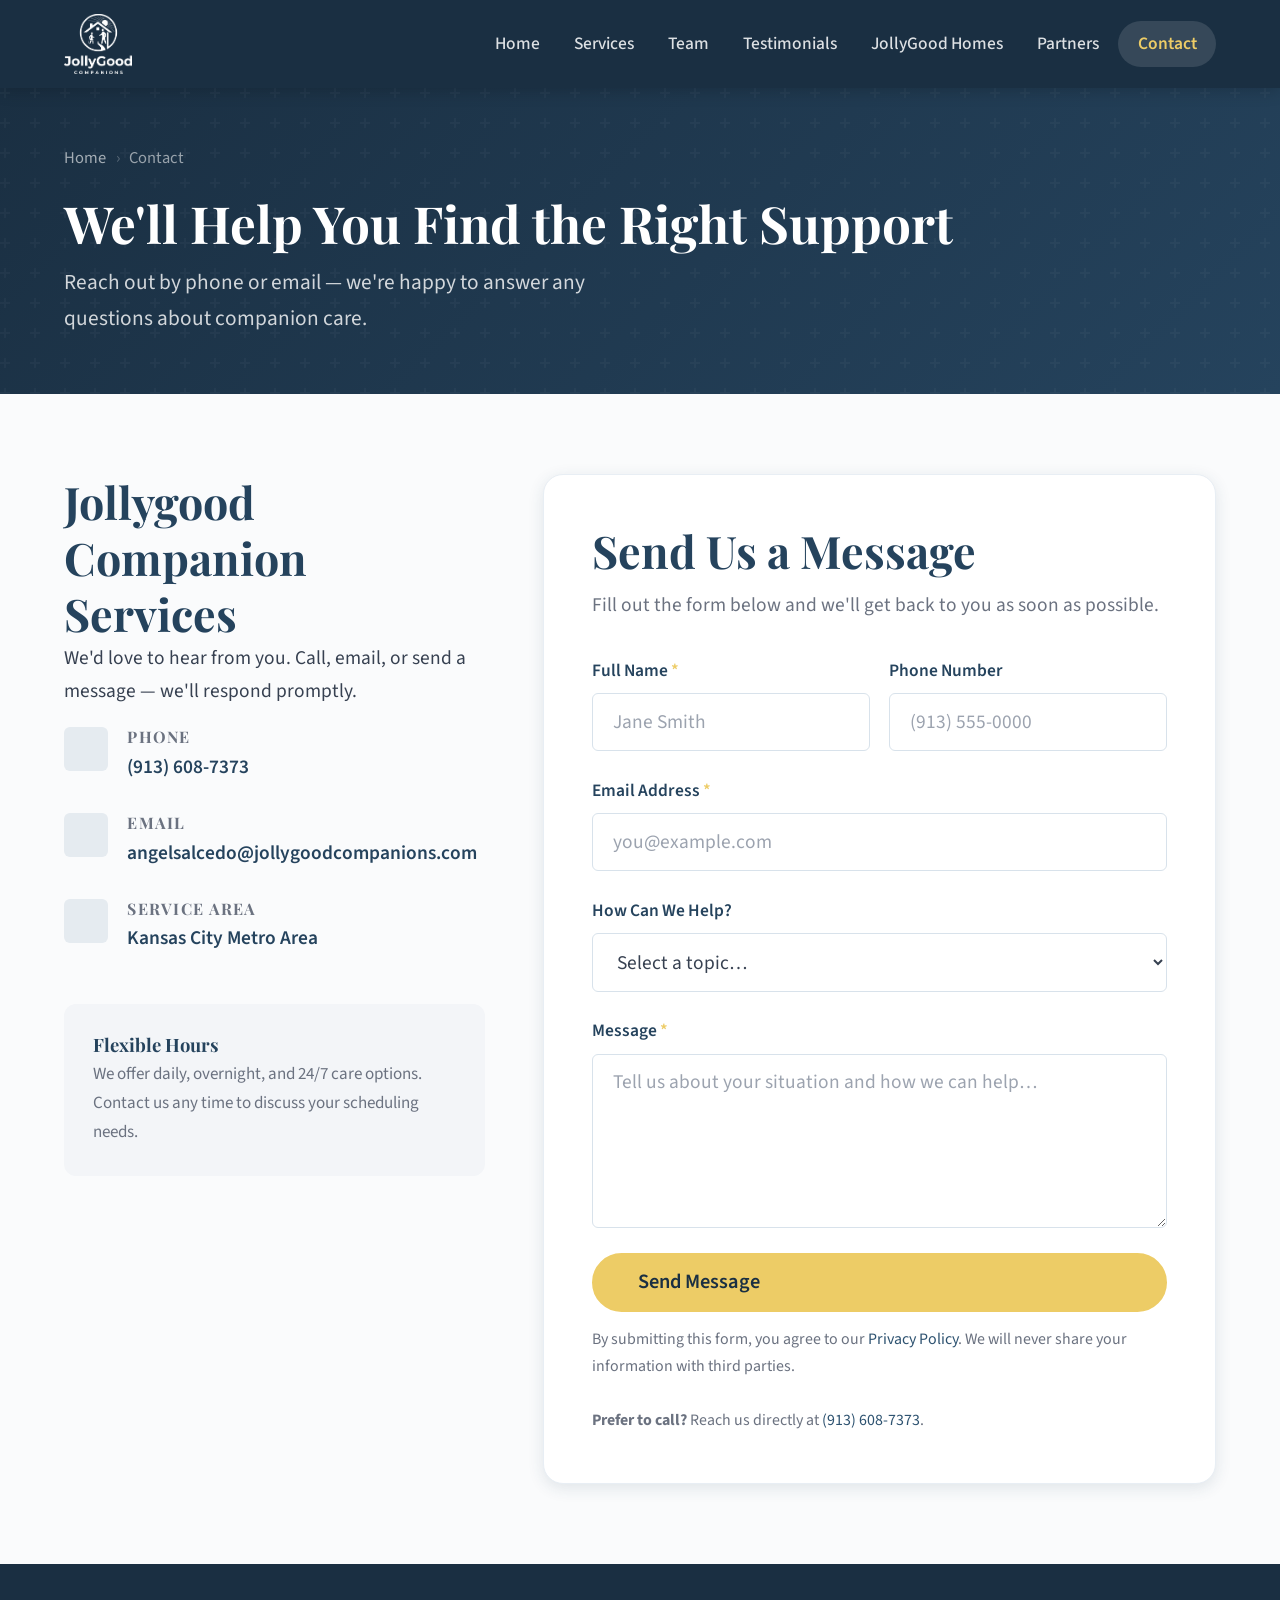
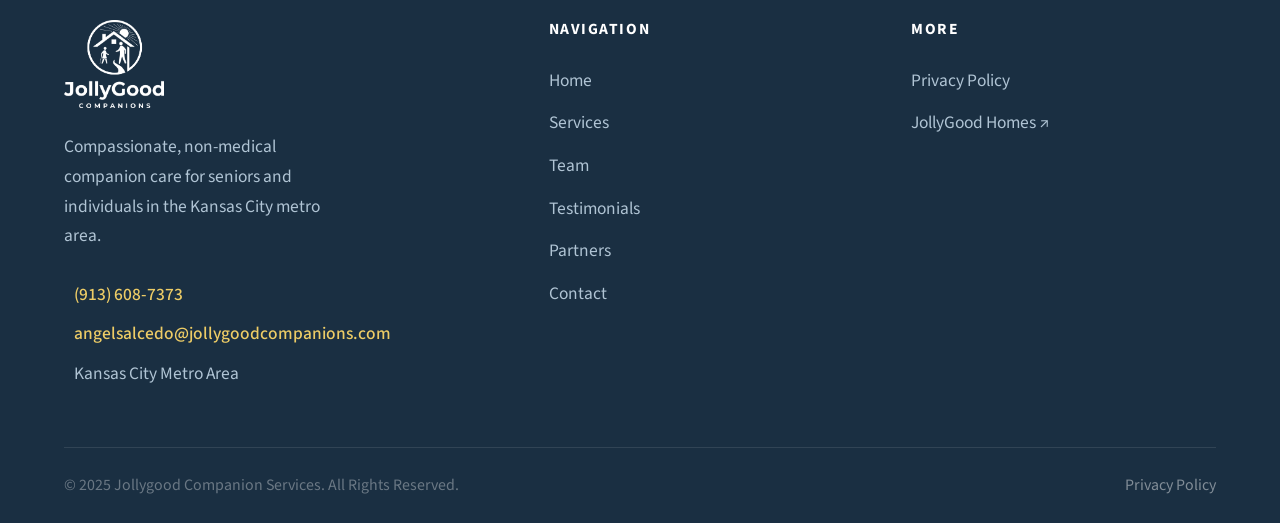
==== contact.html @ 103e3adc "Initial website launch Complete static site rebuild for jollygoodcompanions.com - 9 HTML pages (Home" ====
<!DOCTYPE html>
<html lang="en">
<head>
  <meta charset="UTF-8" />
  <meta name="viewport" content="width=device-width, initial-scale=1.0" />
  <title>Contact Us — Jollygood Companions</title>
  <meta name="description" content="Get in touch with Jollygood Companions in Kansas City. Call (913) 608-7373 or email us to discuss your companion care needs." />

  <link rel="icon" href="images/icon.png" type="image/png" />
  <link rel="preconnect" href="https://fonts.googleapis.com" />
  <link rel="preconnect" href="https://fonts.gstatic.com" crossorigin />
  <link href="https://fonts.googleapis.com/css2?family=Playfair+Display:wght@600;700;800&family=Source+Sans+3:wght@400;500;600&display=swap" rel="stylesheet" />
  <link rel="stylesheet" href="css/global.css" />

  <style>
    .contact-layout {
      display: grid;
      grid-template-columns: 1fr 1.6fr;
      gap: 3rem;
      align-items: start;
    }

    .contact-sidebar h2 {
      font-size: 1.5rem;
      margin-bottom: 0.75rem;
    }

    .contact-sidebar > p {
      color: var(--color-text-muted);
      margin-bottom: 2rem;
    }

    .contact-detail-list {
      display: flex;
      flex-direction: column;
      gap: 1.5rem;
    }

    .contact-detail-item {
      display: flex;
      gap: 1rem;
      align-items: flex-start;
    }

    .contact-detail-icon {
      width: 44px;
      height: 44px;
      background: var(--color-primary-light);
      border-radius: var(--radius-sm);
      display: flex;
      align-items: center;
      justify-content: center;
      font-size: 1.2rem;
      flex-shrink: 0;
    }

    .contact-detail-body h4 {
      font-size: 0.82rem;
      font-weight: 700;
      text-transform: uppercase;
      letter-spacing: 0.08em;
      color: var(--color-text-muted);
      margin-bottom: 0.2rem;
    }

    .contact-detail-body a,
    .contact-detail-body p {
      font-size: 1rem;
      color: var(--color-text-dark);
      font-weight: 600;
      margin: 0;
    }

    .contact-detail-body a:hover {
      color: var(--color-primary);
    }

    .contact-form-card {
      background: var(--color-surface);
      border: 1px solid var(--color-border-light);
      border-radius: var(--radius-lg);
      padding: 2.5rem;
      box-shadow: var(--shadow-md);
    }

    .contact-form-card h2 {
      margin-bottom: 0.5rem;
    }

    .contact-form-card > p {
      color: var(--color-text-muted);
      margin-bottom: 1.75rem;
    }

    .form-row {
      display: grid;
      grid-template-columns: 1fr 1fr;
      gap: 1rem;
    }

    .form-note {
      font-size: 0.82rem;
      color: var(--color-text-muted);
      margin-top: 0.75rem;
    }

    .form-note a {
      color: var(--color-primary-mid);
    }

    .availability-strip {
      background: var(--color-surface-alt);
      border-radius: var(--radius-md);
      padding: 1.5rem;
      display: flex;
      align-items: flex-start;
      gap: 1rem;
      margin-top: 2.5rem;
    }

    .availability-strip .avail-icon {
      font-size: 1.5rem;
      flex-shrink: 0;
    }

    .availability-strip h4 {
      font-size: 0.95rem;
      margin-bottom: 0.2rem;
    }

    .availability-strip p {
      font-size: 0.88rem;
      color: var(--color-text-muted);
      margin: 0;
    }

    .fade-in {
      opacity: 0;
      transform: translateY(20px);
      transition: opacity 0.5s ease, transform 0.5s ease;
    }
    .fade-in.in-view {
      opacity: 1;
      transform: none;
    }

    @media (max-width: 900px) {
      .contact-layout {
        grid-template-columns: 1fr;
        gap: 2rem;
      }
      .form-row {
        grid-template-columns: 1fr;
      }
    }
  </style>

  <!-- =====================================================================
       ANALYTICS — Replace placeholder IDs before going live
       ===================================================================== -->
  <script async src="https://www.googletagmanager.com/gtag/js?id=G-XXXXXXXXXX"></script>
  <script>
    window.dataLayer = window.dataLayer || [];
    function gtag(){dataLayer.push(arguments);}
    gtag('js', new Date());
    gtag('config', 'G-XXXXXXXXXX');
  </script>
  <script>
  !function(f,b,e,v,n,t,s){if(f.fbq)return;n=f.fbq=function(){n.callMethod?
  n.callMethod.apply(n,arguments):n.queue.push(arguments)};if(!f._fbq)f._fbq=n;
  n.push=n;n.loaded=!0;n.version='2.0';n.queue=[];t=b.createElement(e);t.async=!0;
  t.src=v;s=b.getElementsByTagName(e)[0];s.parentNode.insertBefore(t,s)}(window,
  document,'script','https://connect.facebook.net/en_US/fbevents.js');
  fbq('init', 'XXXXXXXXXXXXXXX');
  fbq('track', 'PageView');
  </script>
  <noscript><img height="1" width="1" style="display:none"
    src="https://www.facebook.com/tr?id=XXXXXXXXXXXXXXX&ev=PageView&noscript=1"/></noscript>
</head>
<body>

  <!-- NAV -->
  <header class="site-header" role="banner">
    <div class="nav-inner">
      <a href="index.html" class="nav-logo" aria-label="Jollygood Companions — Home">
        <img src="images/logo-white.png" alt="Jollygood Companions" class="nav-logo-img" />
      </a>
      <nav class="nav-links" aria-label="Main navigation">
        <a href="index.html">Home</a>
        <a href="services.html">Services</a>
        <a href="team.html">Team</a>
        <a href="testimonials.html">Testimonials</a>
        <a href="https://www.jollygoodhomes.com" target="_blank" rel="noopener">JollyGood Homes</a>
        <a href="partners.html">Partners</a>
        <a href="contact.html" class="nav-cta active">Contact</a>
      </nav>
      <button class="nav-hamburger" id="nav-hamburger" aria-label="Open menu" aria-expanded="false">
        <span></span><span></span><span></span>
      </button>
    </div>
  </header>
  <nav class="nav-mobile" id="nav-mobile" aria-label="Mobile navigation">
    <a href="index.html">Home</a>
    <a href="services.html">Services</a>
    <a href="team.html">Team</a>
    <a href="testimonials.html">Testimonials</a>
    <a href="https://www.jollygoodhomes.com" target="_blank" rel="noopener">JollyGood Homes ↗</a>
    <a href="partners.html">Partners</a>
    <a href="contact.html" class="active">Contact</a>
  </nav>

  <main id="main-content">

    <!-- PAGE HERO -->
    <section class="page-hero" aria-label="Page header">
      <div class="container">
        <nav class="breadcrumb" aria-label="Breadcrumb">
          <a href="index.html">Home</a>
          <span class="sep" aria-hidden="true">›</span>
          <span aria-current="page">Contact</span>
        </nav>
        <h1>We'll Help You Find the Right Support</h1>
        <p>Reach out by phone or email — we're happy to answer any questions about companion care.</p>
      </div>
    </section>

    <!-- CONTACT CONTENT -->
    <section class="section" aria-labelledby="contact-heading">
      <div class="container">
        <div class="contact-layout">

          <!-- Sidebar: Direct Contact -->
          <div class="fade-in">
            <h2 id="contact-heading">Jollygood Companion Services</h2>
            <p>We'd love to hear from you. Call, email, or send a message — we'll respond promptly.</p>

            <div class="contact-detail-list">
              <div class="contact-detail-item">
                <div class="contact-detail-icon" aria-hidden="true"></div>
                <div class="contact-detail-body">
                  <h4>Phone</h4>
                  <a href="tel:9136087373">(913) 608-7373</a>
                </div>
              </div>
              <div class="contact-detail-item">
                <div class="contact-detail-icon" aria-hidden="true"></div>
                <div class="contact-detail-body">
                  <h4>Email</h4>
                  <a href="mailto:angelsalcedo@jollygoodcompanions.com">angelsalcedo@jollygoodcompanions.com</a>
                </div>
              </div>
              <div class="contact-detail-item">
                <div class="contact-detail-icon" aria-hidden="true"></div>
                <div class="contact-detail-body">
                  <h4>Service Area</h4>
                  <p>Kansas City Metro Area</p>
                </div>
              </div>
            </div>

            <div class="availability-strip" role="complementary" aria-label="Availability info">
              <div>
                <h4>Flexible Hours</h4>
                <p>We offer daily, overnight, and 24/7 care options. Contact us any time to discuss your scheduling needs.</p>
              </div>
            </div>
          </div>

          <!-- Form Card -->
          <div class="contact-form-card fade-in">
            <h2>Send Us a Message</h2>
            <p>Fill out the form below and we'll get back to you as soon as possible.</p>

            <!--
              Web3Forms — free contact form service (250 submissions/month).
              SETUP: Visit https://web3forms.com, enter Angel's email, and
              paste the API key they send into the access_key input below.
            -->
            <form
              action="https://api.web3forms.com/submit"
              method="POST"
              aria-label="Contact form"
              id="contact-form"
            >
              <!-- Web3Forms: paste your API key below (from web3forms.com) -->
              <input type="hidden" name="access_key" value="YOUR_WEB3FORMS_KEY" />
              <!-- Email subject line Angel will see in his inbox -->
              <input type="hidden" name="subject" value="New message from Jollygood Companions website" />
              <!-- Redirects to branded thank-you page — required for GA4 / Meta conversion tracking -->
              <input type="hidden" name="redirect" value="https://jollygoodcompanions.com/thank-you.html" />
              <!-- Honeypot spam protection — must stay hidden -->
              <input type="checkbox" name="botcheck" style="display:none;" tabindex="-1" aria-hidden="true" />
              <div class="form-row">
                <div class="form-group">
                  <label class="form-label" for="contact-name">Full Name <span aria-hidden="true" style="color:var(--color-accent);">*</span></label>
                  <input
                    class="form-control"
                    type="text"
                    id="contact-name"
                    name="Name"
                    placeholder="Jane Smith"
                    required
                    autocomplete="name"
                  />
                </div>
                <div class="form-group">
                  <label class="form-label" for="contact-phone">Phone Number</label>
                  <input
                    class="form-control"
                    type="tel"
                    id="contact-phone"
                    name="Phone"
                    placeholder="(913) 555-0000"
                    autocomplete="tel"
                  />
                </div>
              </div>

              <div class="form-group">
                <label class="form-label" for="contact-email">Email Address <span aria-hidden="true" style="color:var(--color-accent);">*</span></label>
                <input
                  class="form-control"
                  type="email"
                  id="contact-email"
                  name="Email"
                  placeholder="you@example.com"
                  required
                  autocomplete="email"
                />
              </div>

              <div class="form-group">
                <label class="form-label" for="contact-subject">How Can We Help?</label>
                <select class="form-control" id="contact-subject" name="Subject">
                  <option value="">Select a topic…</option>
                  <option value="General Inquiry">General Inquiry</option>
                  <option value="Starting Care Services">Starting Care Services</option>
                  <option value="Services Question">Services Question</option>
                  <option value="Pricing">Pricing &amp; Availability</option>
                  <option value="Respite Care">Respite Care for Family</option>
                  <option value="Join the Team">Join Our Team</option>
                  <option value="Partnership">Partnership Inquiry</option>
                  <option value="Other">Other</option>
                </select>
              </div>

              <div class="form-group">
                <label class="form-label" for="contact-message">Message <span aria-hidden="true" style="color:var(--color-accent);">*</span></label>
                <textarea
                  class="form-control"
                  id="contact-message"
                  name="Message"
                  placeholder="Tell us about your situation and how we can help…"
                  required
                  rows="5"
                ></textarea>
              </div>

              <button type="submit" class="btn btn-primary btn-lg" style="width:100%;">
                Send Message 
              </button>

              <p class="form-note">
                By submitting this form, you agree to our <a href="privacy-policy.html">Privacy Policy</a>. We will never share your information with third parties.
                <br><br>
                <strong>Prefer to call?</strong> Reach us directly at <a href="tel:9136087373">(913) 608-7373</a>.
              </p>
            </form>
          </div>

        </div>
      </div>
    </section>

  </main>

  <!-- FOOTER -->
  <footer class="site-footer" role="contentinfo">
    <div class="container">
      <div class="footer-grid">
        <div class="footer-brand">
          <a href="index.html" class="footer-logo" aria-label="Jollygood Companions — Home">
            <img src="images/logo-white.png" alt="Jollygood Companions" class="footer-logo-img" />
          </a>
          <p>Compassionate, non-medical companion care for seniors and individuals in the Kansas City metro area.</p>
          <ul class="footer-contact-list" aria-label="Contact information">
            <li><span aria-hidden="true"></span><a href="tel:9136087373">(913) 608-7373</a></li>
            <li><span aria-hidden="true"></span><a href="mailto:angelsalcedo@jollygoodcompanions.com">angelsalcedo@jollygoodcompanions.com</a></li>
            <li><span aria-hidden="true"></span><span style="color:var(--color-footer-text);">Kansas City Metro Area</span></li>
          </ul>
        </div>
        <div class="footer-col">
          <h4>Navigation</h4>
          <ul class="footer-nav-list">
            <li><a href="index.html">Home</a></li>
            <li><a href="services.html">Services</a></li>
            <li><a href="team.html">Team</a></li>
            <li><a href="testimonials.html">Testimonials</a></li>
            <li><a href="partners.html">Partners</a></li>
            <li><a href="contact.html">Contact</a></li>
          </ul>
        </div>
        <div class="footer-col">
          <h4>More</h4>
          <ul class="footer-nav-list">
            <li><a href="privacy-policy.html">Privacy Policy</a></li>
            <li><a href="https://www.jollygoodhomes.com" target="_blank" rel="noopener">JollyGood Homes ↗</a></li>
          </ul>
        </div>
      </div>
      <div class="footer-bottom">
        <p>© 2025 Jollygood Companion Services. All Rights Reserved.</p>
        <a href="privacy-policy.html">Privacy Policy</a>
      </div>
    </div>
  </footer>

  <button class="back-to-top" id="back-to-top" aria-label="Back to top">↑</button>
  <script src="js/main.js"></script>
</body>
</html>
---- css/global.css ----
/* ==========================================================================
   Jollygood Companions — Global Stylesheet
   ========================================================================== */

/* --------------------------------------------------------------------------
   Google Fonts Import
   -------------------------------------------------------------------------- */
@import url('https://fonts.googleapis.com/css2?family=Playfair+Display:wght@600;700;800&family=Source+Sans+3:wght@400;500;600&display=swap');

/* --------------------------------------------------------------------------
   CSS Custom Properties (Brand Variables)
   -------------------------------------------------------------------------- */
:root {
  /* Brand Colors — Jolly Good official palette */
  --color-primary:       #25435D;   /* Brand navy   — R:37 G:67 B:93  */
  --color-primary-dark:  #1a2f42;   /* Darker navy  — header & footer  */
  --color-primary-mid:   #2d5270;   /* Mid navy     — hover states      */
  --color-primary-light: #E5EBF0;   /* Light navy tint                  */
  --color-accent:        #EDCC66;   /* Brand gold   — R:237 G:204 B:102 */
  --color-accent-hover:  #D4B347;   /* Darker gold  — hover             */
  --color-accent-dark:   #B09820;   /* Dark gold    — text on light bg  */

  /* Neutral Palette */
  --color-bg:            #FAFBFC;
  --color-surface:       #FFFFFF;
  --color-surface-alt:   #F3F5F8;
  --color-border:        #D8E2EB;
  --color-border-light:  #E8EEF4;

  /* Text */
  --color-text-dark:     #25435D;   /* Brand navy for headings */
  --color-text-body:     #374151;
  --color-text-muted:    #6B7280;
  --color-text-light:    #9CA3AF;
  --color-text-white:    #FFFFFF;

  /* Footer */
  --color-footer-bg:     #1a2f42;
  --color-footer-text:   #B0C4D4;
  --color-footer-link:   #EDCC66;

  /* Typography */
  --font-heading: 'Playfair Display', Georgia, 'Times New Roman', serif;
  --font-body:    'Source Sans 3', 'Segoe UI', system-ui, sans-serif;

  /* Layout */
  --container-max:     1200px;
  --container-padding: 0 24px;
  --section-gap:       80px;
  --section-gap-sm:    48px;

  /* Shadows */
  --shadow-xs: 0 1px 3px rgba(37, 67, 93, 0.08);
  --shadow-sm: 0 2px 8px rgba(37, 67, 93, 0.10);
  --shadow-md: 0 4px 16px rgba(37, 67, 93, 0.12);
  --shadow-lg: 0 8px 32px rgba(37, 67, 93, 0.14);
  --shadow-card: 0 2px 12px rgba(37, 67, 93, 0.09);

  /* Radius */
  --radius-sm:   6px;
  --radius-md:   12px;
  --radius-lg:   20px;
  --radius-full: 9999px;

  /* Transitions */
  --transition: 0.22s ease;
  --transition-slow: 0.4s ease;

  /* Nav */
  --nav-height: 88px;  /* +21% total from 72px (two ×1.1 passes) */
}

/* --------------------------------------------------------------------------
   Reset & Base
   -------------------------------------------------------------------------- */
*, *::before, *::after {
  box-sizing: border-box;
  margin: 0;
  padding: 0;
}

html {
  font-size: 19.4px;  /* +21% total from base 16px (two ×1.1 passes) */
  scroll-behavior: smooth;
  -webkit-text-size-adjust: 100%;
}

body {
  font-family: var(--font-body);
  font-size: 1rem;
  line-height: 1.7;
  color: var(--color-text-body);
  background-color: var(--color-bg);
  min-height: 100vh;
}

img {
  max-width: 100%;
  height: auto;
  display: block;
}

a {
  color: var(--color-primary-mid);
  text-decoration: none;
  transition: color var(--transition);
}

a:hover {
  color: var(--color-primary);
}

ul, ol {
  list-style: none;
}

button {
  font-family: var(--font-body);
  cursor: pointer;
  border: none;
  background: none;
}

input, textarea, select {
  font-family: var(--font-body);
  font-size: 1rem;
}

/* --------------------------------------------------------------------------
   Typography Scale
   -------------------------------------------------------------------------- */
h1, h2, h3, h4, h5, h6 {
  font-family: var(--font-heading);
  color: var(--color-text-dark);
  line-height: 1.25;
  font-weight: 700;
}

h1 { font-size: clamp(2rem, 5vw, 3.25rem); }
h2 { font-size: clamp(1.6rem, 3.5vw, 2.5rem); }
h3 { font-size: clamp(1.25rem, 2.5vw, 1.65rem); }
h4 { font-size: 1.2rem; }
h5 { font-size: 1.05rem; }

p { margin-bottom: 1rem; }
p:last-child { margin-bottom: 0; }

/* --------------------------------------------------------------------------
   Layout Utilities
   -------------------------------------------------------------------------- */
.container {
  max-width: var(--container-max);
  margin: 0 auto;
  padding: var(--container-padding);
}

.section {
  padding: var(--section-gap) 0;
}

.section-sm {
  padding: var(--section-gap-sm) 0;
}

.section-alt {
  background-color: var(--color-surface-alt);
}

.section-dark {
  background-color: var(--color-primary);
  color: var(--color-text-white);
}

.section-dark h1,
.section-dark h2,
.section-dark h3,
.section-dark h4 {
  color: var(--color-text-white);
}

.section-dark p {
  color: rgba(255,255,255,0.85);
}

.text-center { text-align: center; }
.text-left   { text-align: left; }

.section-label {
  font-family: var(--font-body);
  font-size: 0.8rem;
  font-weight: 600;
  letter-spacing: 0.12em;
  text-transform: uppercase;
  color: var(--color-accent);
  display: block;
  margin-bottom: 0.5rem;
}

.section-dark .section-label {
  color: var(--color-accent);
}

.section-title {
  margin-bottom: 0.75rem;
}

.section-subtitle {
  font-size: 1.1rem;
  color: var(--color-text-muted);
  max-width: 600px;
  margin: 0 auto 3rem;
}

.section-dark .section-subtitle {
  color: rgba(255,255,255,0.75);
}

/* Divider accent under section headings */
.section-title-block {
  margin-bottom: 3rem;
}

.section-title-block::after {
  content: '';
  display: block;
  width: 56px;
  height: 4px;
  background: var(--color-accent);
  border-radius: var(--radius-full);
  margin-top: 1rem;
}

.section-title-block.center::after {
  margin-left: auto;
  margin-right: auto;
}

/* --------------------------------------------------------------------------
   Buttons
   -------------------------------------------------------------------------- */
.btn {
  display: inline-flex;
  align-items: center;
  gap: 0.5rem;
  padding: 0.75rem 1.75rem;
  border-radius: var(--radius-full);
  font-family: var(--font-body);
  font-size: 1rem;
  font-weight: 600;
  line-height: 1;
  cursor: pointer;
  border: 2px solid transparent;
  transition: all var(--transition);
  text-decoration: none;
  white-space: nowrap;
}

.btn-primary {
  background-color: var(--color-accent);
  color: var(--color-primary-dark);   /* Navy on gold — 7:1 contrast ratio */
  border-color: var(--color-accent);
}

.btn-primary:hover {
  background-color: var(--color-accent-hover);
  border-color: var(--color-accent-hover);
  color: var(--color-primary-dark);
  transform: translateY(-2px);
  box-shadow: var(--shadow-md);
}

.btn-outline {
  background-color: transparent;
  color: var(--color-primary);
  border-color: var(--color-primary);
}

.btn-outline:hover {
  background-color: var(--color-primary);
  color: #fff;
  transform: translateY(-2px);
}

.btn-outline-white {
  background-color: transparent;
  color: #fff;
  border-color: rgba(255,255,255,0.7);
}

.btn-outline-white:hover {
  background-color: rgba(255,255,255,0.15);
  border-color: #fff;
  color: #fff;
  transform: translateY(-2px);
}

.btn-white {
  background-color: #fff;
  color: var(--color-primary);
  border-color: #fff;
}

.btn-white:hover {
  background-color: var(--color-primary-light);
  color: var(--color-primary-dark);
  transform: translateY(-2px);
}

.btn-lg {
  padding: 0.9rem 2.25rem;
  font-size: 1.05rem;
}

.btn-phone {
  background-color: var(--color-accent);
  color: var(--color-primary-dark);   /* Navy on gold — high contrast */
  border-color: var(--color-accent);
  font-size: 1.1rem;
  font-weight: 700;
  letter-spacing: 0.02em;
}

.btn-phone:hover {
  background-color: var(--color-accent-hover);
  border-color: var(--color-accent-hover);
  color: var(--color-primary-dark);
  transform: translateY(-2px);
  box-shadow: var(--shadow-md);
}

/* --------------------------------------------------------------------------
   Navigation
   -------------------------------------------------------------------------- */
.site-header {
  position: sticky;
  top: 0;
  z-index: 100;
  height: var(--nav-height);
  background-color: var(--color-primary-dark);
  box-shadow: 0 2px 16px rgba(0,0,0,0.2);
  display: flex;
  align-items: center;
}

.nav-inner {
  display: flex;
  align-items: center;
  justify-content: space-between;
  width: 100%;
  max-width: var(--container-max);
  margin: 0 auto;
  padding: var(--container-padding);
  gap: 1.5rem;
}

.nav-logo {
  display: flex;
  align-items: center;
  text-decoration: none;
  flex-shrink: 0;
}

.nav-logo-img {
  height: 60px;   /* fits inside 88px nav with comfortable padding */
  width: auto;
  display: block;
}

.nav-links {
  display: flex;
  align-items: center;
  gap: 0.25rem;
  flex-wrap: wrap;
}

.nav-links a {
  display: block;
  padding: 0.4rem 0.75rem;
  font-size: 0.9rem;
  font-weight: 500;
  color: rgba(255,255,255,0.85);
  border-radius: var(--radius-sm);
  transition: all var(--transition);
  white-space: nowrap;
}

.nav-links a:hover,
.nav-links a.active {
  background-color: rgba(255,255,255,0.12);
  color: #fff;
}

.nav-links a.active {
  color: var(--color-accent);
}

.nav-links .nav-cta {
  background-color: var(--color-accent);
  color: #fff;
  padding: 0.4rem 1rem;
  border-radius: var(--radius-full);
  font-weight: 600;
}

.nav-links .nav-cta:hover {
  background-color: var(--color-accent-hover);
  color: #fff;
}

/* Hamburger */
.nav-hamburger {
  display: none;
  flex-direction: column;
  justify-content: center;
  gap: 5px;
  width: 40px;
  height: 40px;
  padding: 6px;
  background: none;
  border: none;
  cursor: pointer;
  border-radius: var(--radius-sm);
  transition: background var(--transition);
  flex-shrink: 0;
}

.nav-hamburger:hover {
  background: rgba(255,255,255,0.1);
}

.nav-hamburger span {
  display: block;
  height: 2px;
  width: 100%;
  background-color: #fff;
  border-radius: 2px;
  transition: all var(--transition);
}

/* Mobile Nav */
.nav-mobile {
  display: none;
  position: fixed;
  top: var(--nav-height);
  left: 0;
  right: 0;
  background-color: var(--color-primary-dark);
  border-top: 1px solid rgba(255,255,255,0.1);
  z-index: 99;
  padding: 1rem 0;
  box-shadow: var(--shadow-lg);
}

.nav-mobile.open {
  display: block;
}

.nav-mobile a {
  display: block;
  padding: 0.75rem 24px;
  font-size: 1rem;
  font-weight: 500;
  color: rgba(255,255,255,0.85);
  border-bottom: 1px solid rgba(255,255,255,0.06);
  transition: all var(--transition);
}

.nav-mobile a:last-child {
  border-bottom: none;
}

.nav-mobile a:hover,
.nav-mobile a.active {
  background-color: rgba(255,255,255,0.08);
  color: var(--color-accent);
  padding-left: 32px;
}

/* --------------------------------------------------------------------------
   Hero — Page Title Bar (inner pages)
   -------------------------------------------------------------------------- */
.page-hero {
  background: linear-gradient(135deg, var(--color-primary-dark) 0%, var(--color-primary) 100%);
  padding: 56px 0;
  position: relative;
  overflow: hidden;
}

.page-hero::before {
  content: '';
  position: absolute;
  inset: 0;
  background: url("data:image/svg+xml,%3Csvg width='60' height='60' viewBox='0 0 60 60' xmlns='http://www.w3.org/2000/svg'%3E%3Cg fill='none' fill-rule='evenodd'%3E%3Cg fill='%23ffffff' fill-opacity='0.03'%3E%3Cpath d='M36 34v-4h-2v4h-4v2h4v4h2v-4h4v-2h-4zm0-30V0h-2v4h-4v2h4v4h2V6h4V4h-4zM6 34v-4H4v4H0v2h4v4h2v-4h4v-2H6zM6 4V0H4v4H0v2h4v4h2V6h4V4H6z'/%3E%3C/g%3E%3C/g%3E%3C/svg%3E");
}

.page-hero .container {
  position: relative;
  z-index: 1;
}

.page-hero h1 {
  color: #fff;
  font-size: clamp(1.75rem, 4vw, 2.75rem);
  margin-bottom: 0.5rem;
}

.page-hero p {
  color: rgba(255,255,255,0.8);
  font-size: 1.1rem;
  max-width: 560px;
  margin-bottom: 0;
}

.page-hero .breadcrumb {
  display: flex;
  align-items: center;
  gap: 0.5rem;
  font-size: 0.85rem;
  color: rgba(255,255,255,0.55);
  margin-bottom: 1rem;
}

.page-hero .breadcrumb a {
  color: rgba(255,255,255,0.6);
}

.page-hero .breadcrumb a:hover {
  color: var(--color-accent);
}

.page-hero .breadcrumb .sep {
  opacity: 0.5;
}

/* --------------------------------------------------------------------------
   Cards
   -------------------------------------------------------------------------- */
.card {
  background-color: var(--color-surface);
  border-radius: var(--radius-md);
  box-shadow: var(--shadow-card);
  border: 1px solid var(--color-border-light);
  overflow: hidden;
  transition: transform var(--transition), box-shadow var(--transition);
}

.card:hover {
  transform: translateY(-4px);
  box-shadow: var(--shadow-md);
}

.card-body {
  padding: 1.75rem;
}

/* --------------------------------------------------------------------------
   Service Cards
   -------------------------------------------------------------------------- */
.service-grid {
  display: grid;
  grid-template-columns: repeat(3, 1fr);
  gap: 1.5rem;
}

.service-card {
  background: var(--color-surface);
  border: 1px solid var(--color-border-light);
  border-radius: var(--radius-md);
  padding: 1.75rem;
  transition: all var(--transition);
  position: relative;
}

.service-card::before {
  content: '';
  position: absolute;
  top: 0;
  left: 0;
  right: 0;
  height: 3px;
  background: var(--color-accent);
  transform: scaleX(0);
  transform-origin: left;
  transition: transform var(--transition);
  border-radius: var(--radius-md) var(--radius-md) 0 0;
}

.service-card:hover {
  transform: translateY(-4px);
  box-shadow: var(--shadow-md);
  border-color: var(--color-border);
}

.service-card:hover::before {
  transform: scaleX(1);
}

.service-icon {
  font-size: 2rem;
  margin-bottom: 1rem;
  display: block;
  line-height: 1;
}

.service-card h3 {
  font-size: 1.1rem;
  margin-bottom: 0.6rem;
  color: var(--color-text-dark);
}

.service-card p {
  font-size: 0.92rem;
  color: var(--color-text-muted);
  line-height: 1.6;
  margin-bottom: 0;
}

/* --------------------------------------------------------------------------
   Testimonial Cards
   -------------------------------------------------------------------------- */
.testimonial-grid {
  display: grid;
  grid-template-columns: repeat(2, 1fr);
  gap: 1.5rem;
}

.testimonial-card {
  background: var(--color-surface);
  border: 1px solid var(--color-border-light);
  border-radius: var(--radius-md);
  padding: 2rem;
  position: relative;
  box-shadow: var(--shadow-card);
  transition: all var(--transition);
}

.testimonial-card:hover {
  transform: translateY(-3px);
  box-shadow: var(--shadow-md);
}

.testimonial-card .quote-mark {
  font-size: 4rem;
  line-height: 1;
  color: var(--color-accent);
  font-family: Georgia, serif;
  font-weight: 900;
  margin-bottom: -0.5rem;
  display: block;
  opacity: 0.35;
}

.testimonial-card blockquote {
  font-size: 1rem;
  line-height: 1.7;
  color: var(--color-text-body);
  font-style: italic;
  margin: 0.5rem 0 1.25rem;
}

.testimonial-author {
  display: flex;
  align-items: center;
  gap: 0.75rem;
}

.testimonial-avatar {
  width: 44px;
  height: 44px;
  border-radius: 50%;
  background: var(--color-primary-light);
  display: flex;
  align-items: center;
  justify-content: center;
  font-weight: 700;
  font-size: 0.95rem;
  color: var(--color-primary);
  flex-shrink: 0;
}

.testimonial-name {
  font-weight: 600;
  font-size: 0.95rem;
  color: var(--color-text-dark);
  display: block;
}

.testimonial-detail {
  font-size: 0.8rem;
  color: var(--color-text-muted);
  display: block;
}

.stars {
  color: var(--color-accent);
  font-size: 0.85rem;
  letter-spacing: 0.05em;
  display: block;
  margin-bottom: 0.4rem;
}

/* --------------------------------------------------------------------------
   CTA Strip
   -------------------------------------------------------------------------- */
.cta-strip {
  background: linear-gradient(135deg, var(--color-primary-dark) 0%, var(--color-primary) 100%);
  padding: 64px 0;
  text-align: center;
}

.cta-strip h2 {
  color: #fff;
  margin-bottom: 0.75rem;
}

.cta-strip p {
  color: rgba(255,255,255,0.78);
  font-size: 1.1rem;
  max-width: 520px;
  margin: 0 auto 2rem;
}

.cta-strip .btn-group {
  display: flex;
  justify-content: center;
  flex-wrap: wrap;
  gap: 1rem;
}

/* --------------------------------------------------------------------------
   Contact Info Block
   -------------------------------------------------------------------------- */
.contact-info-block {
  display: flex;
  flex-wrap: wrap;
  gap: 1.5rem;
  justify-content: center;
}

.contact-info-item {
  display: flex;
  align-items: center;
  gap: 0.6rem;
  font-size: 1rem;
  font-weight: 500;
}

.contact-info-item .ci-icon {
  font-size: 1.2rem;
}

.contact-info-item a {
  color: #fff;
  font-weight: 600;
}

.contact-info-item a:hover {
  color: var(--color-accent);
}

/* --------------------------------------------------------------------------
   Gallery Grid (Care in Action)
   -------------------------------------------------------------------------- */
.gallery-grid {
  display: grid;
  grid-template-columns: repeat(3, 1fr);
  gap: 1rem;
}

.gallery-item {
  position: relative;
  border-radius: var(--radius-md);
  overflow: hidden;
  aspect-ratio: 4/3;
  background: linear-gradient(135deg, var(--color-primary) 0%, var(--color-primary-mid) 100%);
  display: flex;
  align-items: flex-end;
}

.gallery-item:nth-child(2) {
  background: linear-gradient(135deg, #1B6B72 0%, #2D9B92 100%);
}
.gallery-item:nth-child(3) {
  background: linear-gradient(135deg, #4A3F6B 0%, #7B68A6 100%);
}
.gallery-item:nth-child(4) {
  background: linear-gradient(135deg, #2D5016 0%, #4A8226 100%);
}
.gallery-item:nth-child(5) {
  background: linear-gradient(135deg, #6B1A1A 0%, #A63232 100%);
}
.gallery-item:nth-child(6) {
  background: linear-gradient(135deg, #1A4B6B 0%, #2A7BA6 100%);
}

.gallery-caption {
  position: absolute;
  bottom: 0;
  left: 0;
  right: 0;
  padding: 1rem;
  background: linear-gradient(transparent, rgba(0,0,0,0.65));
  color: #fff;
  font-size: 0.85rem;
  font-weight: 500;
}

.gallery-item-inner {
  position: absolute;
  inset: 0;
  display: flex;
  align-items: center;
  justify-content: center;
  font-size: 3rem;
  opacity: 0.3;
}

/* --------------------------------------------------------------------------
   Partners Card
   -------------------------------------------------------------------------- */
.partner-card {
  background: var(--color-surface);
  border: 1px solid var(--color-border-light);
  border-radius: var(--radius-md);
  padding: 2rem;
  box-shadow: var(--shadow-card);
  max-width: 520px;
}

.partner-card h3 {
  display: flex;
  align-items: center;
  gap: 0.6rem;
  margin-bottom: 0.75rem;
  font-size: 1.3rem;
}

.partner-card p {
  color: var(--color-text-muted);
  margin-bottom: 1.25rem;
}

.partner-contact {
  display: flex;
  flex-direction: column;
  gap: 0.4rem;
}

.partner-contact a {
  display: flex;
  align-items: center;
  gap: 0.5rem;
  font-size: 0.92rem;
  color: var(--color-text-body);
}

.partner-contact a:hover {
  color: var(--color-primary);
}

.partner-badge {
  display: inline-flex;
  align-items: center;
  gap: 0.3rem;
  background: var(--color-primary-light);
  color: var(--color-primary);
  font-size: 0.75rem;
  font-weight: 600;
  padding: 0.25rem 0.75rem;
  border-radius: var(--radius-full);
  margin-bottom: 1rem;
}

/* --------------------------------------------------------------------------
   Forms
   -------------------------------------------------------------------------- */
.form-group {
  margin-bottom: 1.25rem;
}

.form-label {
  display: block;
  font-size: 0.9rem;
  font-weight: 600;
  color: var(--color-text-dark);
  margin-bottom: 0.4rem;
}

.form-control {
  display: block;
  width: 100%;
  padding: 0.7rem 1rem;
  font-family: var(--font-body);
  font-size: 1rem;
  color: var(--color-text-body);
  background: var(--color-surface);
  border: 1.5px solid var(--color-border);
  border-radius: var(--radius-sm);
  transition: border-color var(--transition), box-shadow var(--transition);
  line-height: 1.5;
}

.form-control:focus {
  outline: none;
  border-color: var(--color-primary-mid);
  box-shadow: 0 0 0 3px rgba(28, 74, 110, 0.12);
}

.form-control::placeholder {
  color: var(--color-text-light);
}

textarea.form-control {
  resize: vertical;
  min-height: 140px;
}

/* --------------------------------------------------------------------------
   Team Card
   -------------------------------------------------------------------------- */
.team-card {
  background: var(--color-surface);
  border: 1px solid var(--color-border-light);
  border-radius: var(--radius-lg);
  overflow: hidden;
  box-shadow: var(--shadow-card);
  display: flex;
  flex-direction: column;
  max-width: 420px;
}

.team-avatar {
  height: 220px;
  background: linear-gradient(135deg, var(--color-primary) 0%, var(--color-primary-mid) 100%);
  display: flex;
  align-items: center;
  justify-content: center;
  font-size: 5rem;
  color: rgba(255,255,255,0.3);
}

.team-body {
  padding: 1.75rem;
  flex: 1;
}

.team-body h3 {
  font-size: 1.4rem;
  margin-bottom: 0.2rem;
}

.team-role {
  font-size: 0.9rem;
  font-weight: 600;
  color: var(--color-accent-dark);
  text-transform: uppercase;
  letter-spacing: 0.06em;
  margin-bottom: 1rem;
}

.team-stat {
  display: inline-flex;
  align-items: center;
  gap: 0.35rem;
  background: var(--color-primary-light);
  color: var(--color-primary);
  font-size: 0.82rem;
  font-weight: 600;
  padding: 0.25rem 0.75rem;
  border-radius: var(--radius-full);
  margin-bottom: 1rem;
}

.team-services {
  display: flex;
  flex-wrap: wrap;
  gap: 0.4rem;
  margin-top: 1rem;
}

.team-service-tag {
  background: var(--color-surface-alt);
  border: 1px solid var(--color-border-light);
  color: var(--color-text-muted);
  font-size: 0.78rem;
  padding: 0.2rem 0.65rem;
  border-radius: var(--radius-full);
}

/* --------------------------------------------------------------------------
   Privacy Policy
   -------------------------------------------------------------------------- */
.policy-body {
  max-width: 760px;
  margin: 0 auto;
}

.policy-section {
  margin-bottom: 2.5rem;
}

.policy-section h2 {
  font-size: 1.25rem;
  color: var(--color-primary);
  border-bottom: 2px solid var(--color-border-light);
  padding-bottom: 0.5rem;
  margin-bottom: 1rem;
}

.policy-section p {
  color: var(--color-text-body);
  line-height: 1.8;
}

/* --------------------------------------------------------------------------
   Footer
   -------------------------------------------------------------------------- */
.site-footer {
  background-color: var(--color-footer-bg);
  color: var(--color-footer-text);
  padding: 56px 0 0;
}

.footer-grid {
  display: grid;
  grid-template-columns: 1.4fr 1fr 1fr;
  gap: 3rem;
  padding-bottom: 3rem;
  border-bottom: 1px solid rgba(255,255,255,0.1);
}

.footer-brand .footer-logo {
  display: flex;
  align-items: center;
  margin-bottom: 1.25rem;
  text-decoration: none;
}

.footer-logo-img {
  height: 88px;   /* larger in the footer for brand presence */
  width: auto;
  display: block;
}

.footer-brand p {
  font-size: 0.9rem;
  line-height: 1.7;
  color: var(--color-footer-text);
  max-width: 280px;
  margin-bottom: 1.5rem;
}

.footer-contact-list {
  display: flex;
  flex-direction: column;
  gap: 0.5rem;
}

.footer-contact-list li {
  display: flex;
  align-items: center;
  gap: 0.5rem;
  font-size: 0.9rem;
}

.footer-contact-list a {
  color: var(--color-footer-link);
  font-weight: 500;
}

.footer-contact-list a:hover {
  color: #fff;
}

.footer-col h4 {
  color: #fff;
  font-family: var(--font-body);
  font-size: 0.8rem;
  font-weight: 700;
  letter-spacing: 0.1em;
  text-transform: uppercase;
  margin-bottom: 1.25rem;
}

.footer-nav-list {
  display: flex;
  flex-direction: column;
  gap: 0.5rem;
}

.footer-nav-list li a {
  font-size: 0.9rem;
  color: var(--color-footer-text);
  transition: color var(--transition);
}

.footer-nav-list li a:hover {
  color: var(--color-footer-link);
}

.footer-bottom {
  padding: 1.25rem 0;
  display: flex;
  align-items: center;
  justify-content: space-between;
  flex-wrap: wrap;
  gap: 0.5rem;
}

.footer-bottom p {
  font-size: 0.82rem;
  color: rgba(255,255,255,0.35);
  margin: 0;
}

.footer-bottom a {
  font-size: 0.82rem;
  color: rgba(255,255,255,0.45);
  transition: color var(--transition);
}

.footer-bottom a:hover {
  color: var(--color-footer-link);
}

/* --------------------------------------------------------------------------
   Back to Top
   -------------------------------------------------------------------------- */
.back-to-top {
  position: fixed;
  bottom: 2rem;
  right: 2rem;
  width: 44px;
  height: 44px;
  background: var(--color-primary);
  color: #fff;
  border: none;
  border-radius: 50%;
  font-size: 1.2rem;
  cursor: pointer;
  box-shadow: var(--shadow-md);
  transition: all var(--transition);
  display: flex;
  align-items: center;
  justify-content: center;
  z-index: 50;
  opacity: 0;
  pointer-events: none;
}

.back-to-top.visible {
  opacity: 1;
  pointer-events: auto;
}

.back-to-top:hover {
  background: var(--color-primary-mid);
  transform: translateY(-3px);
}

/* --------------------------------------------------------------------------
   Announcement / Info Badges
   -------------------------------------------------------------------------- */
.badge {
  display: inline-flex;
  align-items: center;
  gap: 0.35rem;
  padding: 0.3rem 0.8rem;
  border-radius: var(--radius-full);
  font-size: 0.8rem;
  font-weight: 600;
}

.badge-primary {
  background: var(--color-primary-light);
  color: var(--color-primary);
}

.badge-accent {
  background: #FFF3D6;
  color: #92580A;
}

.badge-success {
  background: #DCFCE7;
  color: #166534;
}

/* --------------------------------------------------------------------------
   Divider
   -------------------------------------------------------------------------- */
.divider {
  border: none;
  border-top: 1px solid var(--color-border-light);
  margin: 2.5rem 0;
}

/* --------------------------------------------------------------------------
   Availability Box
   -------------------------------------------------------------------------- */
.availability-box {
  background: linear-gradient(135deg, var(--color-primary) 0%, var(--color-primary-mid) 100%);
  color: #fff;
  border-radius: var(--radius-md);
  padding: 2rem;
  display: flex;
  align-items: flex-start;
  gap: 1.25rem;
}

.availability-box .avail-icon {
  font-size: 2.5rem;
  flex-shrink: 0;
}

.availability-box h3 {
  color: #fff;
  margin-bottom: 0.4rem;
}

.availability-box p {
  color: rgba(255,255,255,0.82);
  font-size: 0.95rem;
  margin-bottom: 0;
}

/* --------------------------------------------------------------------------
   "Coming Soon" placeholder card
   -------------------------------------------------------------------------- */
.coming-soon-card {
  background: var(--color-surface-alt);
  border: 2px dashed var(--color-border);
  border-radius: var(--radius-md);
  padding: 2.5rem;
  text-align: center;
  color: var(--color-text-muted);
}

.coming-soon-card .cs-icon {
  font-size: 2.5rem;
  margin-bottom: 0.75rem;
  display: block;
}

.coming-soon-card h3 {
  color: var(--color-text-muted);
  font-size: 1.1rem;
  margin-bottom: 0.4rem;
}

.coming-soon-card p {
  font-size: 0.9rem;
}

/* --------------------------------------------------------------------------
   Responsive
   -------------------------------------------------------------------------- */
@media (max-width: 1024px) {
  .service-grid {
    grid-template-columns: repeat(2, 1fr);
  }

  .footer-grid {
    grid-template-columns: 1fr 1fr;
  }

  .footer-brand {
    grid-column: 1 / -1;
  }
}

@media (max-width: 768px) {
  :root {
    --section-gap: 56px;
    --section-gap-sm: 36px;
  }

  .nav-links {
    display: none;
  }

  .nav-hamburger {
    display: flex;
  }

  .service-grid {
    grid-template-columns: 1fr;
  }

  .testimonial-grid {
    grid-template-columns: 1fr;
  }

  .gallery-grid {
    grid-template-columns: repeat(2, 1fr);
  }

  .footer-grid {
    grid-template-columns: 1fr;
    gap: 2rem;
  }

  .footer-bottom {
    flex-direction: column;
    text-align: center;
  }

  .cta-strip .btn-group {
    flex-direction: column;
    align-items: center;
  }

  h1 { font-size: 2rem; }
  h2 { font-size: 1.6rem; }
}

@media (max-width: 480px) {
  :root {
    --container-padding: 0 16px;
  }

  .gallery-grid {
    grid-template-columns: 1fr;
  }

  .back-to-top {
    bottom: 1rem;
    right: 1rem;
  }
}
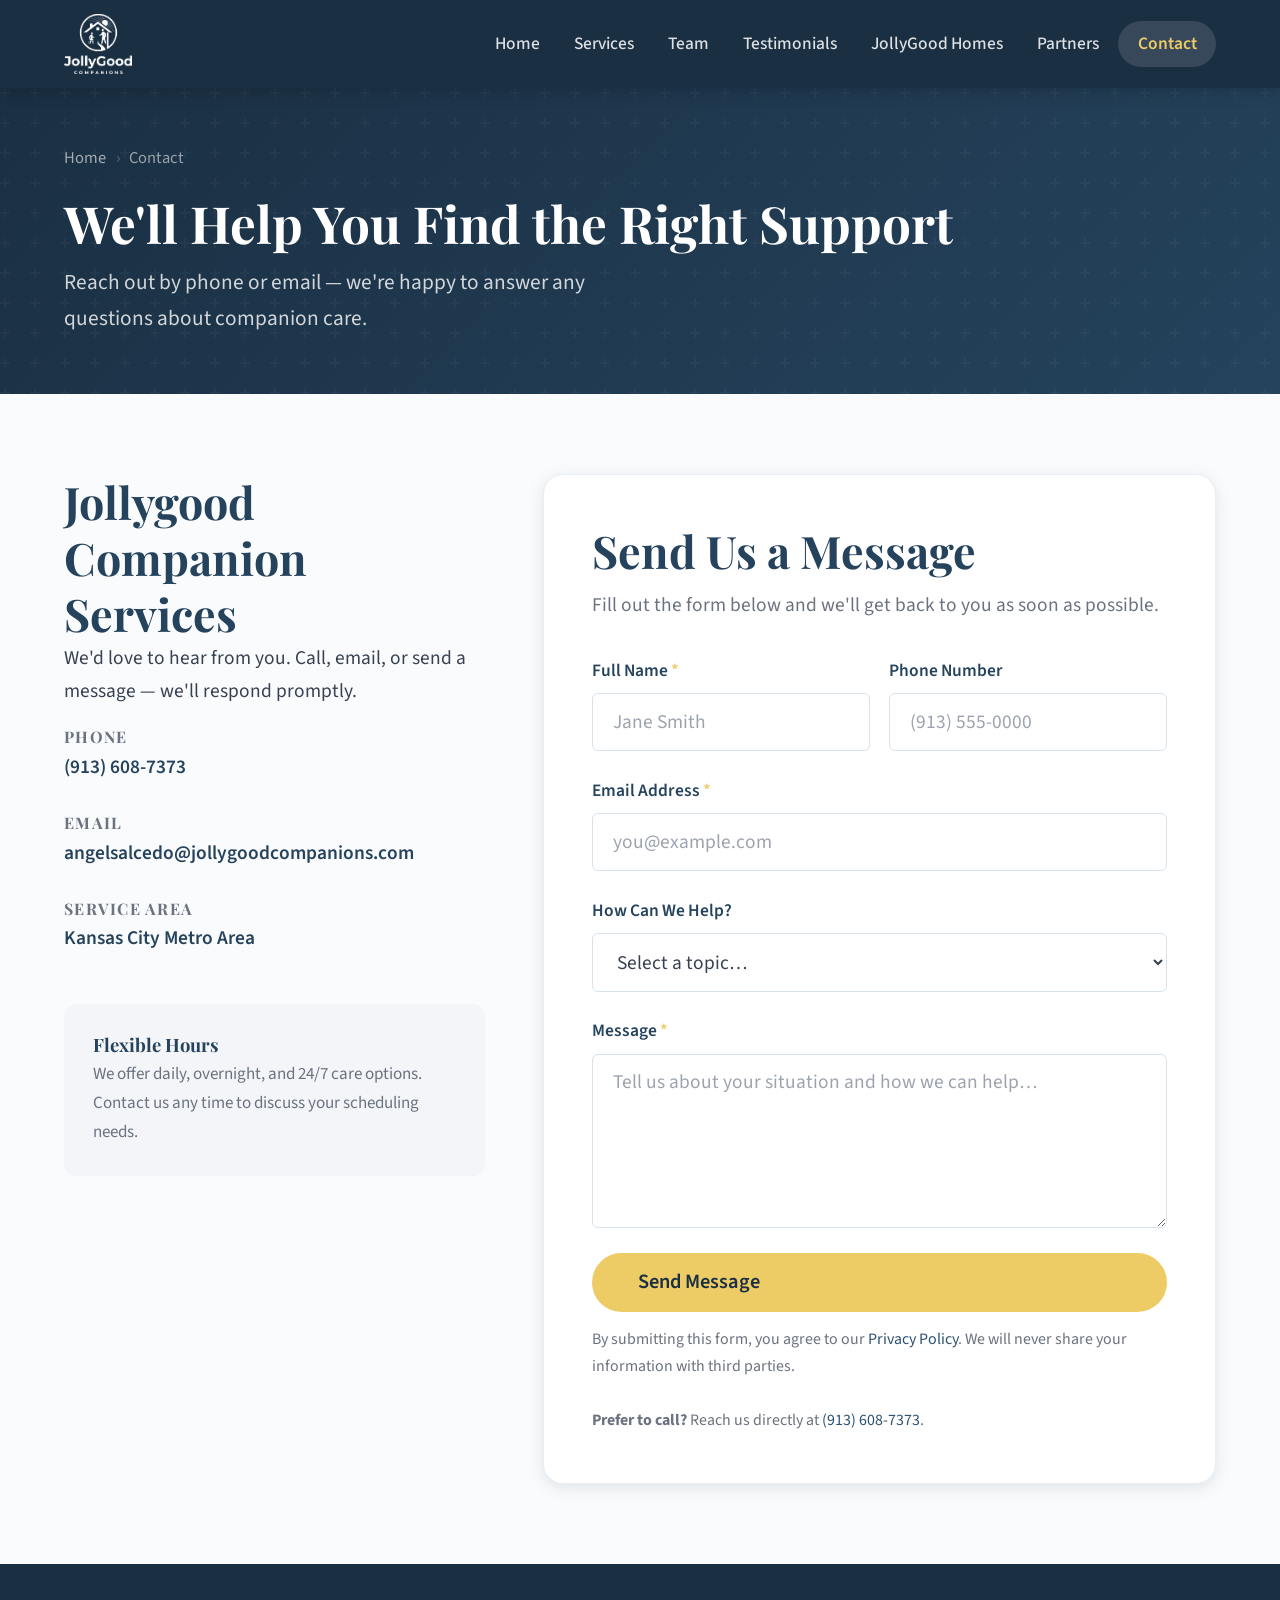
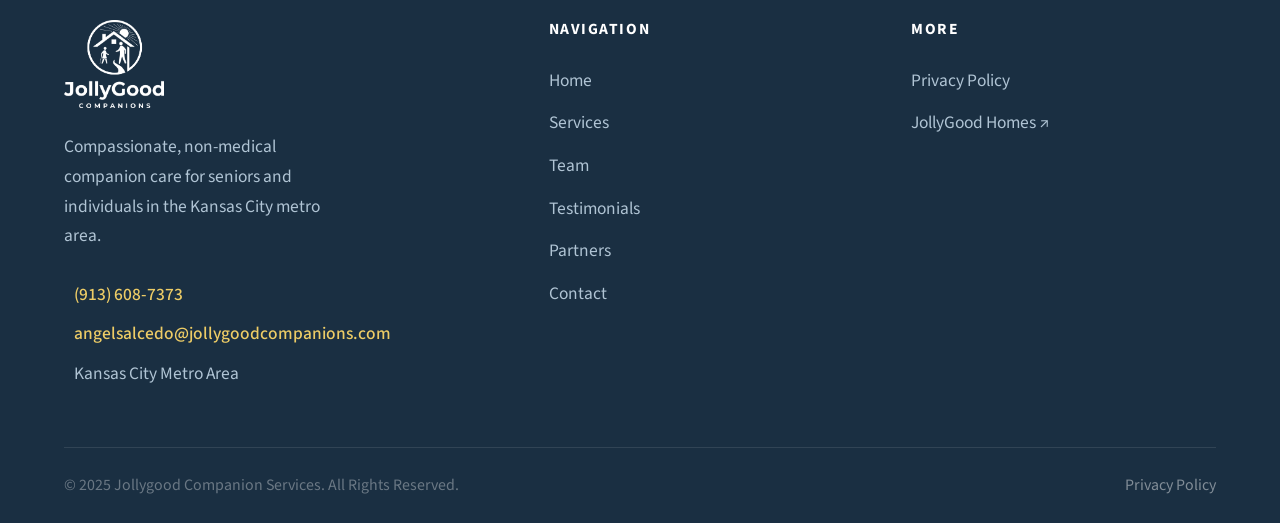
==== commit 24c2be8a: "Fix grey icon blocks — set display:none directly in each page style block Replaced styled icon place" ====
--- a/contact.html
+++ b/contact.html
@@ -43,15 +43,7 @@
     }
 
     .contact-detail-icon {
-      width: 44px;
-      height: 44px;
-      background: var(--color-primary-light);
-      border-radius: var(--radius-sm);
-      display: flex;
-      align-items: center;
-      justify-content: center;
-      font-size: 1.2rem;
-      flex-shrink: 0;
+      display: none;
     }
 
     .contact-detail-body h4 {
--- a/css/global.css
+++ b/css/global.css
@@ -808,11 +808,9 @@
 .gallery-item-inner {
   position: absolute;
   inset: 0;
-  display: flex;
-  align-items: center;
-  justify-content: center;
-  font-size: 3rem;
-  opacity: 0.3;
+  background-size: cover;
+  background-position: center;
+  background-repeat: no-repeat;
 }
 
 /* --------------------------------------------------------------------------
@@ -1328,3 +1326,16 @@
     right: 1rem;
   }
 }
+
+/* --------------------------------------------------------------------------
+   Hide empty icon placeholder blocks (no content — show as grey boxes)
+   These were styled to hold emoji icons but the content was never added.
+   Using !important to override the display:flex in page-level <style> blocks.
+   -------------------------------------------------------------------------- */
+.service-full-icon,
+.why-icon,
+.contact-detail-icon,
+.lp-service-icon,
+.partner-logo-placeholder {
+  display: none !important;
+}
